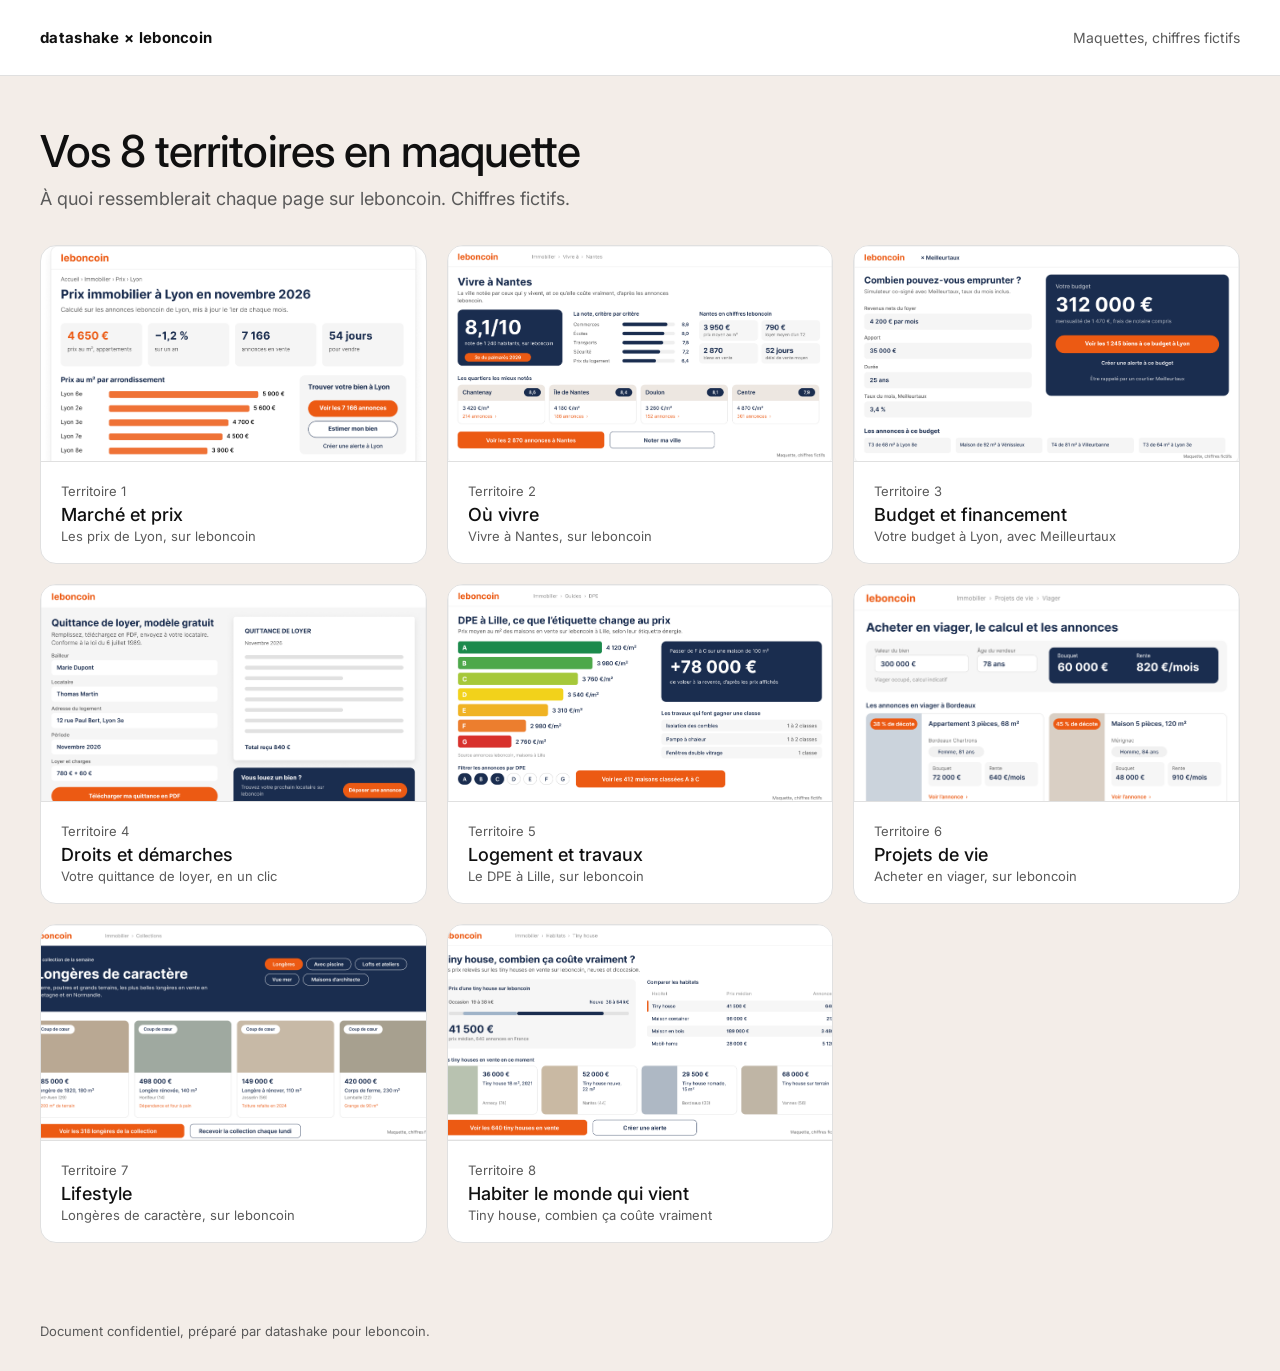
==== index.html @ 2e572b49 "Maquettes leboncoin immo Co-Authored-By: Claude Opus 5.5 <noreply@anthropic.com>" ====
<!doctype html><html lang="fr"><head><meta charset="utf-8"><meta name="viewport" content="width=device-width,initial-scale=1"><meta name="robots" content="noindex,nofollow"><title>Maquettes leboncoin immo</title><link rel="preconnect" href="https://fonts.googleapis.com"><link href="https://fonts.googleapis.com/css2?family=Inter:wght@400;500;600&display=swap" rel="stylesheet"><style>*{box-sizing:border-box;margin:0}body{font-family:Inter,system-ui,sans-serif;background:#F3EDE8;color:#101010}
header{padding:28px 40px;display:flex;justify-content:space-between;align-items:center;border-bottom:1px solid #E0E0E0;background:#fff}
header b{font-size:15px;letter-spacing:.02em}header span{font-size:14px;color:#5A5A5A}
main{max-width:1440px;margin:0 auto;padding:48px 40px}h1{font-size:44px;font-weight:500;letter-spacing:-.02em;margin-bottom:10px}
p.s{color:#5A5A5A;font-size:18px;margin-bottom:36px}.grid{display:grid;grid-template-columns:repeat(auto-fill,minmax(320px,1fr));gap:20px}
.card{display:block;background:#fff;border:1px solid #E0E0E0;border-radius:16px;overflow:hidden;text-decoration:none;color:inherit;transition:transform .15s}
.card:hover{transform:translateY(-3px)}.card img{width:100%;aspect-ratio:16/9;object-fit:cover;object-position:top;display:block;border-bottom:1px solid #E0E0E0}
.card div{padding:18px 20px}.card small{color:#5A5A5A;font-size:13px}.card h2{font-size:18px;font-weight:500;margin-top:4px}
.frame{background:#fff;border:1px solid #E0E0E0;border-radius:16px;padding:16px}.frame img{width:100%;display:block;border-radius:10px}
nav{display:flex;justify-content:space-between;margin-top:24px;font-size:15px}nav a{color:#101010}
footer{padding:32px 40px;color:#5A5A5A;font-size:13px}</style></head><body><header><b>datashake × leboncoin</b><span>Maquettes, chiffres fictifs</span></header><main><h1>Vos 8 territoires en maquette</h1><p class="s">À quoi ressemblerait chaque page sur leboncoin. Chiffres fictifs.</p><div class="grid"><a class="card" href="t1.html"><img src="img/t1.png" alt="Les prix de Lyon, sur leboncoin"><div><small>Territoire 1</small><h2>Marché et prix</h2><small>Les prix de Lyon, sur leboncoin</small></div></a><a class="card" href="t2.html"><img src="img/t2.png" alt="Vivre à Nantes, sur leboncoin"><div><small>Territoire 2</small><h2>Où vivre</h2><small>Vivre à Nantes, sur leboncoin</small></div></a><a class="card" href="t3.html"><img src="img/t3.png" alt="Votre budget à Lyon, avec Meilleurtaux"><div><small>Territoire 3</small><h2>Budget et financement</h2><small>Votre budget à Lyon, avec Meilleurtaux</small></div></a><a class="card" href="t4.html"><img src="img/t4.png" alt="Votre quittance de loyer, en un clic"><div><small>Territoire 4</small><h2>Droits et démarches</h2><small>Votre quittance de loyer, en un clic</small></div></a><a class="card" href="t5.html"><img src="img/t5.png" alt="Le DPE à Lille, sur leboncoin"><div><small>Territoire 5</small><h2>Logement et travaux</h2><small>Le DPE à Lille, sur leboncoin</small></div></a><a class="card" href="t6.html"><img src="img/t6.png" alt="Acheter en viager, sur leboncoin"><div><small>Territoire 6</small><h2>Projets de vie</h2><small>Acheter en viager, sur leboncoin</small></div></a><a class="card" href="t7.html"><img src="img/t7.png" alt="Longères de caractère, sur leboncoin"><div><small>Territoire 7</small><h2>Lifestyle</h2><small>Longères de caractère, sur leboncoin</small></div></a><a class="card" href="t8.html"><img src="img/t8.png" alt="Tiny house, combien ça coûte vraiment"><div><small>Territoire 8</small><h2>Habiter le monde qui vient</h2><small>Tiny house, combien ça coûte vraiment</small></div></a></div></main><footer>Document confidentiel, préparé par datashake pour leboncoin.</footer></body></html>
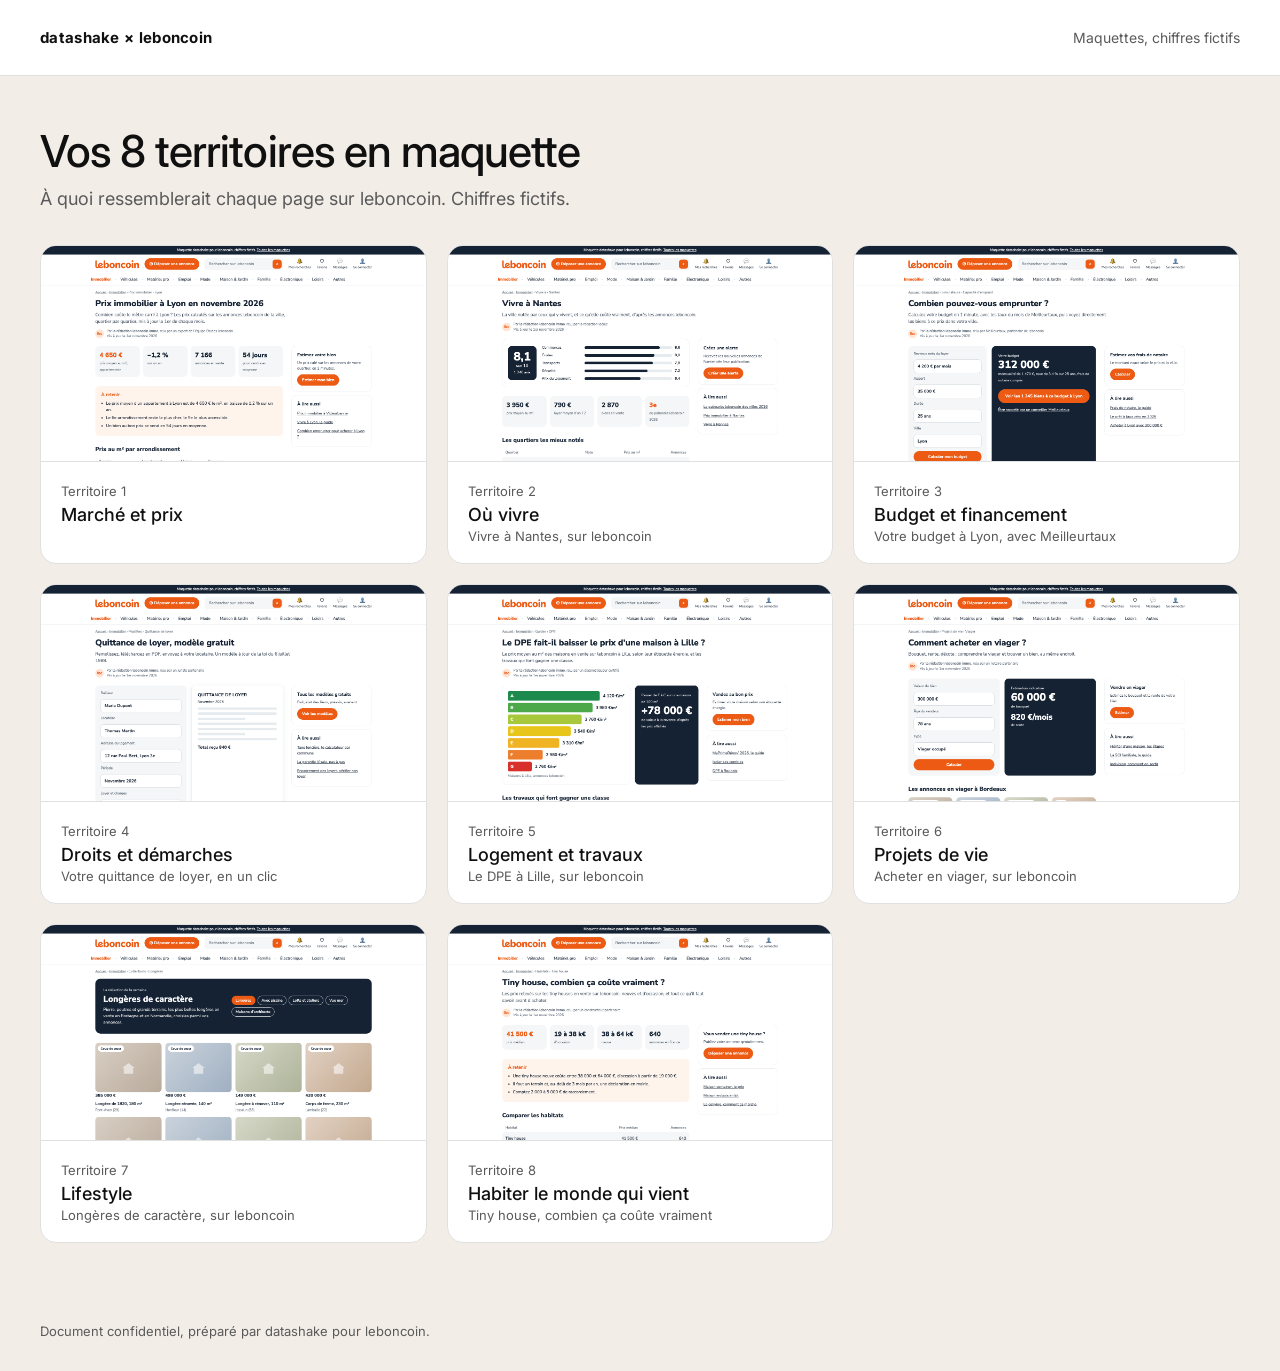
==== commit edda73cf: "Maquettes en pages web au gabarit leboncoin Co-Authored-By: Claude Opus 5.5 <noreply@anthropic.com>" ====
--- a/index.html
+++ b/index.html
@@ -8,4 +8,4 @@
 .card div{padding:18px 20px}.card small{color:#5A5A5A;font-size:13px}.card h2{font-size:18px;font-weight:500;margin-top:4px}
 .frame{background:#fff;border:1px solid #E0E0E0;border-radius:16px;padding:16px}.frame img{width:100%;display:block;border-radius:10px}
 nav{display:flex;justify-content:space-between;margin-top:24px;font-size:15px}nav a{color:#101010}
-footer{padding:32px 40px;color:#5A5A5A;font-size:13px}</style></head><body><header><b>datashake × leboncoin</b><span>Maquettes, chiffres fictifs</span></header><main><h1>Vos 8 territoires en maquette</h1><p class="s">À quoi ressemblerait chaque page sur leboncoin. Chiffres fictifs.</p><div class="grid"><a class="card" href="t1.html"><img src="img/t1.png" alt="Les prix de Lyon, sur leboncoin"><div><small>Territoire 1</small><h2>Marché et prix</h2><small>Les prix de Lyon, sur leboncoin</small></div></a><a class="card" href="t2.html"><img src="img/t2.png" alt="Vivre à Nantes, sur leboncoin"><div><small>Territoire 2</small><h2>Où vivre</h2><small>Vivre à Nantes, sur leboncoin</small></div></a><a class="card" href="t3.html"><img src="img/t3.png" alt="Votre budget à Lyon, avec Meilleurtaux"><div><small>Territoire 3</small><h2>Budget et financement</h2><small>Votre budget à Lyon, avec Meilleurtaux</small></div></a><a class="card" href="t4.html"><img src="img/t4.png" alt="Votre quittance de loyer, en un clic"><div><small>Territoire 4</small><h2>Droits et démarches</h2><small>Votre quittance de loyer, en un clic</small></div></a><a class="card" href="t5.html"><img src="img/t5.png" alt="Le DPE à Lille, sur leboncoin"><div><small>Territoire 5</small><h2>Logement et travaux</h2><small>Le DPE à Lille, sur leboncoin</small></div></a><a class="card" href="t6.html"><img src="img/t6.png" alt="Acheter en viager, sur leboncoin"><div><small>Territoire 6</small><h2>Projets de vie</h2><small>Acheter en viager, sur leboncoin</small></div></a><a class="card" href="t7.html"><img src="img/t7.png" alt="Longères de caractère, sur leboncoin"><div><small>Territoire 7</small><h2>Lifestyle</h2><small>Longères de caractère, sur leboncoin</small></div></a><a class="card" href="t8.html"><img src="img/t8.png" alt="Tiny house, combien ça coûte vraiment"><div><small>Territoire 8</small><h2>Habiter le monde qui vient</h2><small>Tiny house, combien ça coûte vraiment</small></div></a></div></main><footer>Document confidentiel, préparé par datashake pour leboncoin.</footer></body></html>+footer{padding:32px 40px;color:#5A5A5A;font-size:13px}</style></head><body><header><b>datashake × leboncoin</b><span>Maquettes, chiffres fictifs</span></header><main><h1>Vos 8 territoires en maquette</h1><p class="s">À quoi ressemblerait chaque page sur leboncoin. Chiffres fictifs.</p><div class="grid"><a class="card" href="t1.html"><img src="img/t1.png" alt="Les prix de Lyon, sur leboncoin"><div><small>Territoire 1</small><h2>Marché et prix</h2></div></a><a class="card" href="t2.html"><img src="img/t2.png" alt="Vivre à Nantes, sur leboncoin"><div><small>Territoire 2</small><h2>Où vivre</h2><small>Vivre à Nantes, sur leboncoin</small></div></a><a class="card" href="t3.html"><img src="img/t3.png" alt="Votre budget à Lyon, avec Meilleurtaux"><div><small>Territoire 3</small><h2>Budget et financement</h2><small>Votre budget à Lyon, avec Meilleurtaux</small></div></a><a class="card" href="t4.html"><img src="img/t4.png" alt="Votre quittance de loyer, en un clic"><div><small>Territoire 4</small><h2>Droits et démarches</h2><small>Votre quittance de loyer, en un clic</small></div></a><a class="card" href="t5.html"><img src="img/t5.png" alt="Le DPE à Lille, sur leboncoin"><div><small>Territoire 5</small><h2>Logement et travaux</h2><small>Le DPE à Lille, sur leboncoin</small></div></a><a class="card" href="t6.html"><img src="img/t6.png" alt="Acheter en viager, sur leboncoin"><div><small>Territoire 6</small><h2>Projets de vie</h2><small>Acheter en viager, sur leboncoin</small></div></a><a class="card" href="t7.html"><img src="img/t7.png" alt="Longères de caractère, sur leboncoin"><div><small>Territoire 7</small><h2>Lifestyle</h2><small>Longères de caractère, sur leboncoin</small></div></a><a class="card" href="t8.html"><img src="img/t8.png" alt="Tiny house, combien ça coûte vraiment"><div><small>Territoire 8</small><h2>Habiter le monde qui vient</h2><small>Tiny house, combien ça coûte vraiment</small></div></a></div></main><footer>Document confidentiel, préparé par datashake pour leboncoin.</footer></body></html>
